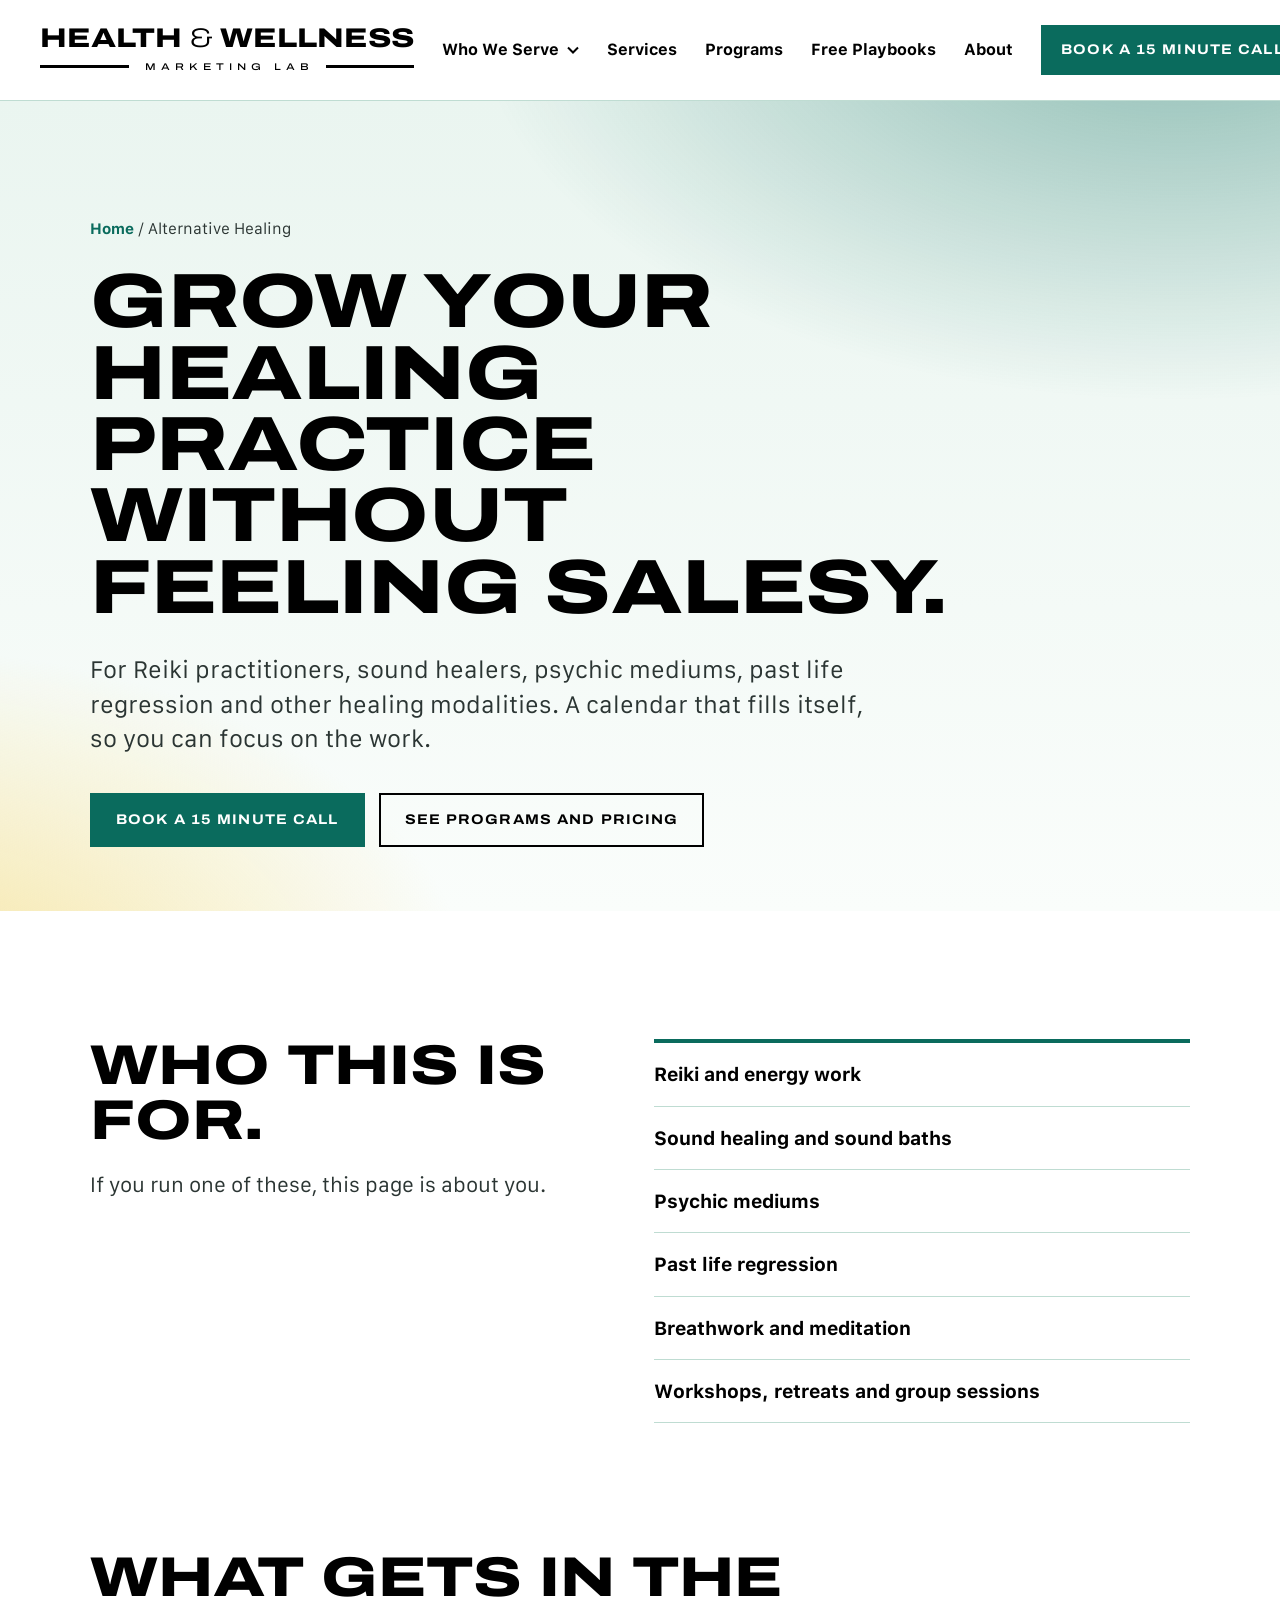
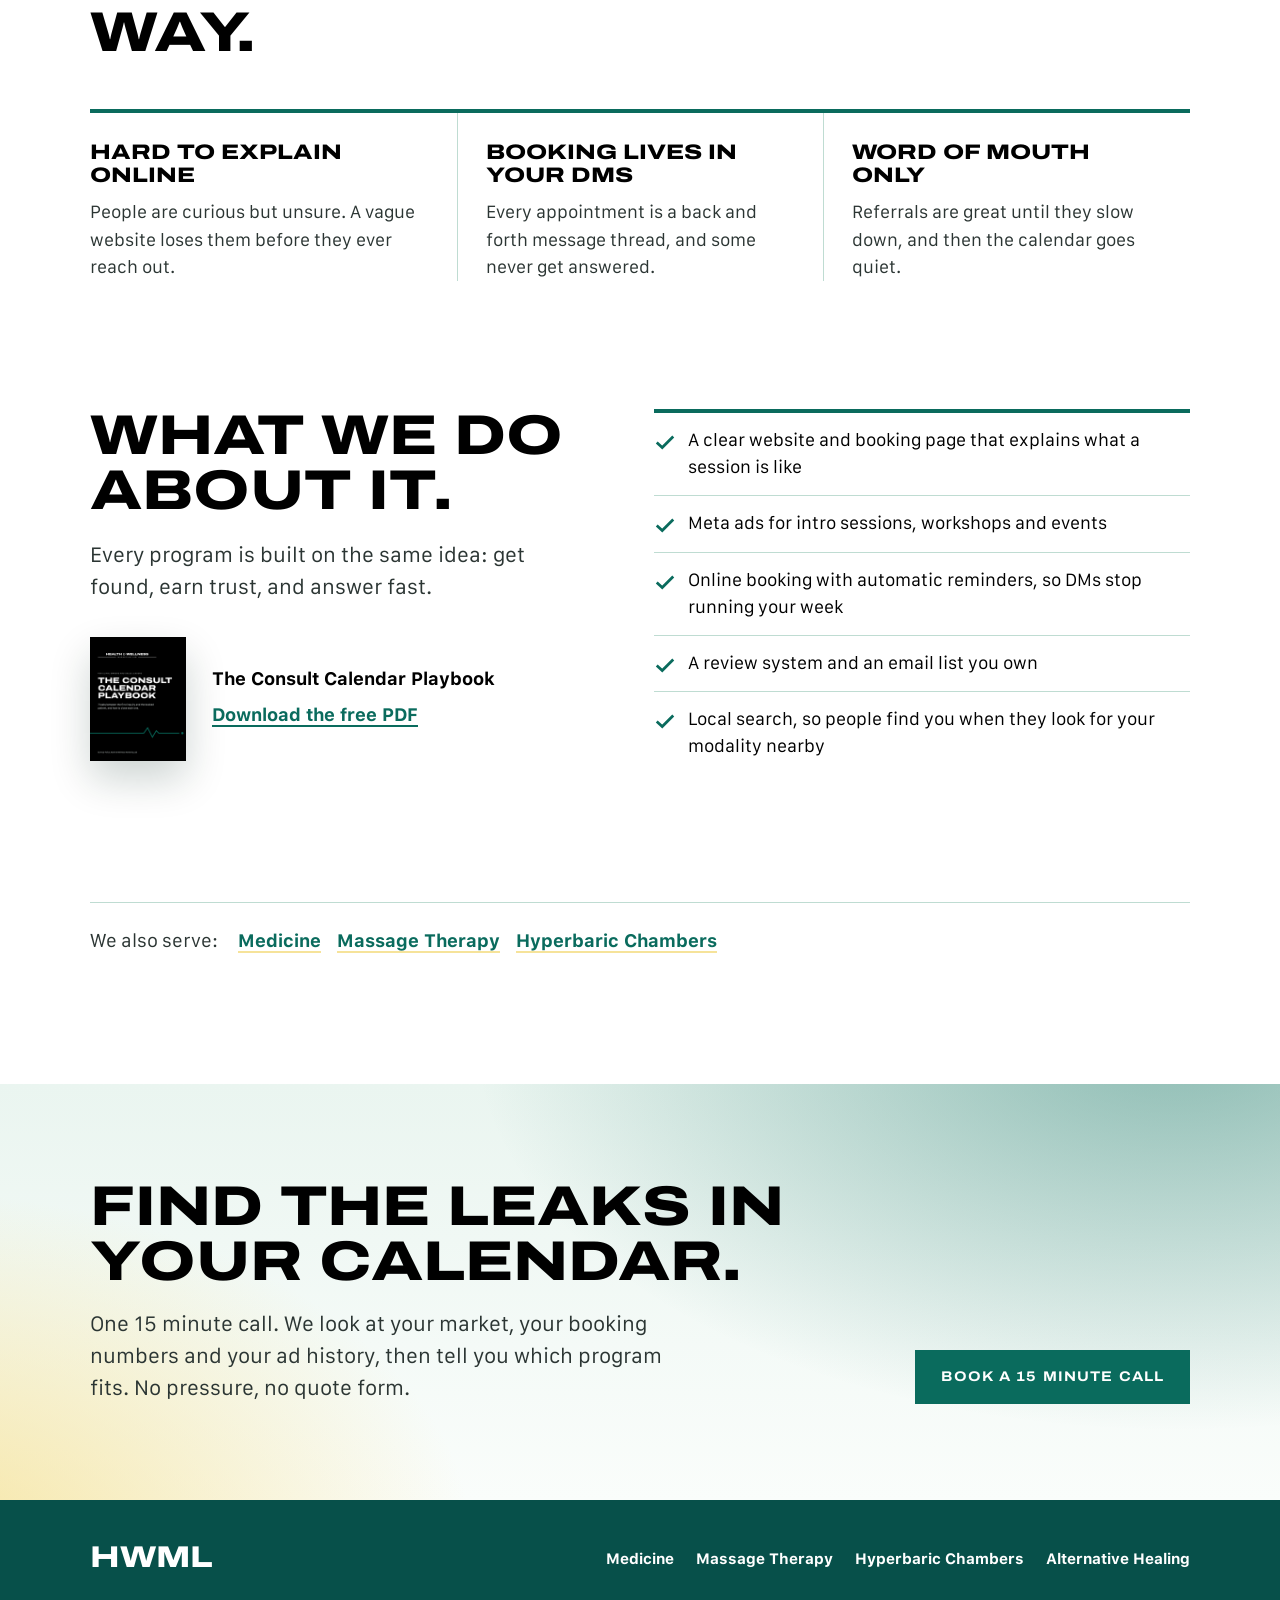
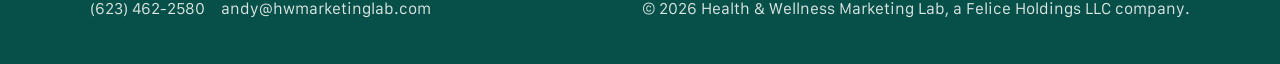
==== alternative-healing/index.html @ 0953520d "Who We Serve dropdown, 4 industry pages, bigger logo, yellow accent and color wash Co-Authored-By: C" ====
<!doctype html>
<html lang="en">
<head>
<meta charset="utf-8">
<meta name="viewport" content="width=device-width, initial-scale=1">
<title>Alternative Healing Marketing | Health &amp; Wellness Marketing Lab</title>
<meta name="description" content="For Reiki practitioners, sound healers, psychic mediums, past life regression and other healing modalities. A calendar that fills itself, so you can focus ">
<link rel="icon" type="image/png" href="../assets/favicon.png">
<link rel="apple-touch-icon" href="../assets/favicon.png">
<link rel="canonical" href="https://hwmarketinglab.com/alternative-healing/">
<meta property="og:type" content="website">
<meta property="og:url" content="https://hwmarketinglab.com/alternative-healing/">
<meta property="og:title" content="Alternative Healing Marketing | Health &amp; Wellness Marketing Lab">
<meta property="og:description" content="For Reiki practitioners, sound healers, psychic mediums, past life regression and other healing modalities. A calendar that fills itself, so you can focus ">
<meta property="og:image" content="https://hwmarketinglab.com/assets/og.png">
<meta name="twitter:card" content="summary_large_image">
<meta name="theme-color" content="#0A6B5D">
<link rel="stylesheet" href="../assets/hwml.css">
<link rel="stylesheet" href="../assets/site.css">
</head>
<body>
<a class="skip" href="#top">Skip to content</a>
<header class="site">
  <div class="wrap bar">
    <a class="brand" href="../" aria-label="Health and Wellness Marketing Lab, home">
      <div class="wm"><div class="top">HEALTH <span class="amp">&amp;</span> WELLNESS</div>
      <div class="bot"><i class="rule"></i><span>MARKETING LAB</span><i class="rule"></i></div></div></a>
    <nav class="main" aria-label="Main">
      <div class="dd">
        <button class="dd-btn" aria-expanded="false" aria-controls="serve-menu">Who We Serve
          <svg viewBox="0 0 12 8" aria-hidden="true"><path d="M1 1.5 6 6.5 11 1.5" fill="none" stroke="currentColor" stroke-width="2"/></svg></button>
        <ul class="dd-menu" id="serve-menu"><li><a href="../medicine/"><b>Medicine</b><span>Cash pay medical practices</span></a></li><li><a href="../massage-therapy/"><b>Massage Therapy</b><span>Studios and solo therapists</span></a></li><li><a href="../hyperbaric/"><b>Hyperbaric Chambers</b><span>Hyperbaric centers</span></a></li><li><a href="../alternative-healing/" aria-current=page><b>Alternative Healing</b><span>Reiki, sound healing and more</span></a></li></ul>
      </div>
      <a href="../#services">Services</a><a href="../#programs">Programs</a><a href="../#playbooks">Free Playbooks</a><a href="../#about">About</a>
    </nav>
    <a class="btn cta-top" href="https://calendar.gdmarketinglab.com/quick-schedule-15-min-discovery-call">Book a 15 Minute Call</a>
    <button class="burger" aria-expanded="false" aria-controls="mobile-menu" aria-label="Open menu"><i></i><i></i><i></i></button>
  </div>
  <div class="mobile" id="mobile-menu" hidden>
    <div class="wrap">
      <p class="mm-h">Who We Serve</p><ul class="mm-serve"><li><a href="../medicine/"><b>Medicine</b><span>Cash pay medical practices</span></a></li><li><a href="../massage-therapy/"><b>Massage Therapy</b><span>Studios and solo therapists</span></a></li><li><a href="../hyperbaric/"><b>Hyperbaric Chambers</b><span>Hyperbaric centers</span></a></li><li><a href="../alternative-healing/" aria-current=page><b>Alternative Healing</b><span>Reiki, sound healing and more</span></a></li></ul>
      <a href="../#services">Services</a><a href="../#programs">Programs</a><a href="../#playbooks">Free Playbooks</a><a href="../#about">About</a>
      <a class="btn" href="https://calendar.gdmarketinglab.com/quick-schedule-15-min-discovery-call">Book a 15 Minute Call</a>
    </div>
  </div>
</header><main id="top">
  <div class="hero wash ind">
    <div class="wrap">
      <p class="crumb"><a href="../">Home</a> <span aria-hidden="true">/</span> Alternative Healing</p>
      <h1>Grow your healing practice without feeling salesy.</h1>
      <p class="lede">For Reiki practitioners, sound healers, psychic mediums, past life regression and other healing modalities. A calendar that fills itself, so you can focus on the work.</p>
      <div class="hero-cta"><a class="btn" href="https://calendar.gdmarketinglab.com/quick-schedule-15-min-discovery-call">Book a 15 Minute Call</a><a class="btn ghost" href="../#programs">See Programs and Pricing</a></div>
    </div>
  </div>
  <section><div class="wrap two">
    <div><h2>Who this is for.</h2><p class="intro">If you run one of these, this page is about you.</p></div>
    <ul class="wholist"><li>Reiki and energy work</li><li>Sound healing and sound baths</li><li>Psychic mediums</li><li>Past life regression</li><li>Breathwork and meditation</li><li>Workshops, retreats and group sessions</li></ul>
  </div></section>
  <section><div class="wrap">
    <h2>What gets in the way.</h2>
    <div class="probs"><div><h3>Hard to explain online</h3><p>People are curious but unsure. A vague website loses them before they ever reach out.</p></div><div><h3>Booking lives in your DMs</h3><p>Every appointment is a back and forth message thread, and some never get answered.</p></div><div><h3>Word of mouth only</h3><p>Referrals are great until they slow down, and then the calendar goes quiet.</p></div></div>
  </div></section>
  <section><div class="wrap two">
    <div><h2>What we do about it.</h2><p class="intro">Every program is built on the same idea: get found, earn trust, and answer fast.</p>
      <a class="book mini" href="../assets/HWML-The-Consult-Calendar-Playbook.pdf"><img src="../assets/consult-cover.png" alt="Cover of The Consult Calendar Playbook">
        <div><h3>The Consult Calendar Playbook</h3><span>Download the free PDF</span></div></a></div>
    <ul class="checks"><li><svg viewBox="0 0 24 24" aria-hidden="true"><path d="M3 12.5 9 18 21 6" fill="none" stroke="#0A6B5D" stroke-width="3"/></svg><span>A clear website and booking page that explains what a session is like</span></li><li><svg viewBox="0 0 24 24" aria-hidden="true"><path d="M3 12.5 9 18 21 6" fill="none" stroke="#0A6B5D" stroke-width="3"/></svg><span>Meta ads for intro sessions, workshops and events</span></li><li><svg viewBox="0 0 24 24" aria-hidden="true"><path d="M3 12.5 9 18 21 6" fill="none" stroke="#0A6B5D" stroke-width="3"/></svg><span>Online booking with automatic reminders, so DMs stop running your week</span></li><li><svg viewBox="0 0 24 24" aria-hidden="true"><path d="M3 12.5 9 18 21 6" fill="none" stroke="#0A6B5D" stroke-width="3"/></svg><span>A review system and an email list you own</span></li><li><svg viewBox="0 0 24 24" aria-hidden="true"><path d="M3 12.5 9 18 21 6" fill="none" stroke="#0A6B5D" stroke-width="3"/></svg><span>Local search, so people find you when they look for your modality nearby</span></li></ul>
  </div></section>
  <section><div class="wrap"><p class="also">We also serve: <a href="../medicine/">Medicine</a><a href="../massage-therapy/">Massage Therapy</a><a href="../hyperbaric/">Hyperbaric Chambers</a></p></div></section>
</main>
<div class="final wash">
  <div class="wrap">
    <div><h2>Find the leaks in your calendar.</h2>
      <p>One 15 minute call. We look at your market, your booking numbers and your ad history, then tell you which program fits. No pressure, no quote form.</p></div>
    <a class="btn" href="https://calendar.gdmarketinglab.com/quick-schedule-15-min-discovery-call">Book a 15 Minute Call</a>
  </div>
</div>
<footer>
  <div class="wrap">
    <div class="d" style="font-size:30px">HWML</div>
    <nav class="fnav" aria-label="Who we serve"><a href="../medicine/">Medicine</a><a href="../massage-therapy/">Massage Therapy</a><a href="../hyperbaric/">Hyperbaric Chambers</a><a href="../alternative-healing/">Alternative Healing</a></nav>
    <div class="meta"><a href="tel:+16234622580">(623) 462-2580</a> &nbsp;&nbsp; <a href="mailto:andy@hwmarketinglab.com">andy@hwmarketinglab.com</a></div>
    <div class="meta">&copy; 2026 Health &amp; Wellness Marketing Lab, a Felice Holdings LLC company.</div>
  </div>
</footer>
<script>
  (function () {
    var dd = document.querySelector('.dd-btn'), menu = document.getElementById('serve-menu');
    function setDD(open) { dd.setAttribute('aria-expanded', open); menu.classList.toggle('open', open); }
    dd.addEventListener('click', function (e) { e.stopPropagation(); setDD(dd.getAttribute('aria-expanded') !== 'true'); });
    document.addEventListener('click', function (e) { if (!e.target.closest('.dd')) setDD(false); });
    document.addEventListener('keydown', function (e) { if (e.key === 'Escape') { setDD(false); dd.focus(); } });
    var b = document.querySelector('.burger'), m = document.getElementById('mobile-menu');
    b.addEventListener('click', function () {
      var open = b.getAttribute('aria-expanded') !== 'true';
      b.setAttribute('aria-expanded', open); b.setAttribute('aria-label', open ? 'Close menu' : 'Open menu'); m.hidden = !open;
    });
    m.addEventListener('click', function (e) { if (e.target.closest('a')) { m.hidden = true; b.setAttribute('aria-expanded', false); } });
  })();
</script>
</body>
</html>
---- assets/hwml.css ----
/* Health & Wellness Marketing Lab (HWML) Brand Foundation 1 tokens.
   Sister brand to GDML BF2: same architecture (5 colors, 2 fonts, stacked wordmark, one accent per view),
   different temperature. GDML = crimson on black, athletic. HWML = jade on white, clinical precision. */

@font-face { font-family: "Archivo"; src: url("fonts/Archivo.ttf") format("truetype");
  font-weight: 100 900; font-stretch: 62% 125%; font-display: block; }
@font-face { font-family: "Galvji"; src: url("fonts/Galvji-Regular.ttf") format("truetype");
  font-weight: 400; font-display: block; }
@font-face { font-family: "Galvji"; src: url("fonts/Galvji-Bold.ttf") format("truetype");
  font-weight: 700; font-display: block; }

:root {
  /* the five brand colors */
  --jade: #0A6B5D;      /* signature: the one accent per view */
  --black: #000000;
  --white: #FFFFFF;
  --mist: #DCE5E2;      /* cool light grey, GDML #DCDCDC with a jade tint */
  --sage: #93A39E;      /* mid grey, GDML #959595 with a jade tint */
  /* working shades (never shown as brand swatches) */
  --jade-deep: #07504A;
  --paper: #F5F8F7;
  --ink-2: #2B3533;
  --hair: #C9D4D0;

  --display: "Archivo", "Helvetica Neue", Arial, sans-serif;
  --body: "Galvji", "Helvetica Neue", Arial, sans-serif;
}

* { box-sizing: border-box; margin: 0; padding: 0; }
html { -webkit-print-color-adjust: exact; print-color-adjust: exact; }
body { font-family: var(--body); color: var(--black); background: var(--white); }

/* Display type: Archivo at full expanded width. Wide, calm, exact. */
.d { font-family: var(--display); font-stretch: 125%; font-weight: 800; text-transform: uppercase;
  letter-spacing: 0.005em; line-height: 0.92; }
.d-light { font-family: var(--display); font-stretch: 125%; font-weight: 500; text-transform: uppercase; }

/* ---------- Wordmark components (HTML so the real fonts render) ---------- */
.wm { display: inline-flex; flex-direction: column; align-items: stretch; color: currentColor; }
.wm .top { font-family: var(--display); font-stretch: 125%; font-weight: 800; text-transform: uppercase;
  line-height: 0.9; letter-spacing: 0.01em; white-space: nowrap; display: flex; align-items: center; gap: .28em; }
.wm .bot { display: flex; align-items: center; gap: .6em; margin-top: .32em; }
.wm .bot .rule { flex: 1; height: .085em; background: currentColor; }
.wm .bot span { font-family: var(--display); font-stretch: 125%; font-weight: 500; text-transform: uppercase;
  letter-spacing: .52em; margin-right: -.52em; font-size: .36em; white-space: nowrap; }
.wm.v2 .bot span { color: var(--jade); font-weight: 700; letter-spacing: .62em; }
.wm.v2 .bot { justify-content: center; }
.wm .amp { font-weight: 300; }
.wm svg.pulse { height: .78em; width: auto; }

.stack { display: inline-flex; flex-direction: column; font-family: var(--display); font-stretch: 125%;
  font-weight: 800; text-transform: uppercase; line-height: .9; }
.stack .sub { font-weight: 600; letter-spacing: .3em; font-size: .3em; margin-top: .55em; }
---- assets/site.css ----
:root { --w: 1180px; --g: clamp(16px, 4vw, 40px);
    --sun: #F6E39A; --sun-pale: #FDF6DA; --mint: #E3F1EB; --mint-2: #BFDCD2; }
  body { background: #fff; color: #000; font-size: 18px; line-height: 1.6; -webkit-font-smoothing: antialiased; }
  a { color: inherit; }
  .wrap { max-width: var(--w); margin: 0 auto; padding: 0 var(--g); }
  :focus-visible { outline: 3px solid var(--jade); outline-offset: 3px; }
  .skip { position: absolute; left: -999px; top: 8px; background: #000; color: #fff; padding: 10px 14px; z-index: 50; }
  .skip:focus { left: 8px; }

  /* the soft color wash: jade from the top right, sun from the bottom left */
  .wash { background:
      radial-gradient(1100px 620px at 92% -12%, rgba(10,107,93,.42), rgba(10,107,93,0) 64%),
      radial-gradient(900px 560px at -8% 112%, rgba(246,227,154,.95), rgba(246,227,154,0) 64%),
      linear-gradient(180deg, #EAF5F0 0%, #FAFDFB 100%); }

  /* buttons: the display face, not the body face */
  .btn { display: inline-flex; align-items: center; justify-content: center; gap: 10px; background: var(--jade); color: #fff;
    text-decoration: none; padding: 16px 26px; font-family: var(--display); font-stretch: 112%; font-weight: 700;
    font-size: 14px; letter-spacing: .08em; text-transform: uppercase; border: 0; cursor: pointer; transition: background .15s; }
  .btn:hover { background: var(--jade-deep); }
  .btn.ghost { background: transparent; color: #000; box-shadow: inset 0 0 0 2px #000; }
  .btn.ghost:hover { background: #000; color: #fff; }

  /* header */
  header.site { position: sticky; top: 0; z-index: 20; background: rgba(255,255,255,.94); backdrop-filter: blur(10px); border-bottom: 1px solid var(--mint-2); }
  .bar { display: flex; align-items: center; justify-content: space-between; height: 100px; gap: 28px; max-width: 1340px; }
  .brand { text-decoration: none; flex: none; }
  .brand .wm { font-size: 27px; }
  nav.main { display: flex; align-items: center; gap: 28px; font-size: 16px; font-weight: 700; white-space: nowrap; }
  .cta-top { white-space: nowrap; flex: none; padding: 14px 20px; }
  nav.main > a { text-decoration: none; }
  nav.main > a:hover, .dd-btn:hover { color: var(--jade); }
  .dd { position: relative; }
  .dd-btn { background: none; border: 0; font: inherit; font-weight: 700; cursor: pointer; display: inline-flex; align-items: center; gap: 8px; padding: 8px 0; color: #000; }
  .dd-btn svg { width: 12px; transition: transform .15s; }
  .dd-btn[aria-expanded="true"] svg { transform: rotate(180deg); }
  .dd-menu { list-style: none; position: absolute; top: calc(100% + 18px); left: -24px; width: 340px; background: #fff;
    border: 1px solid var(--mint-2); border-top: 4px solid var(--jade); box-shadow: 0 24px 50px rgba(0,40,30,.14); padding: 8px 0; display: none; }
  .dd-menu.open { display: block; }
  .dd-menu a, .mm-serve a { display: block; padding: 12px 24px; text-decoration: none; }
  .dd-menu a:hover, .dd-menu a[aria-current] { background: var(--mint); }
  .dd-menu b, .mm-serve b { display: block; font-size: 16px; }
  .dd-menu span, .mm-serve span { display: block; font-size: 14px; font-weight: 400; color: var(--ink-2); }
  .burger { display: none; background: none; border: 0; width: 44px; height: 44px; cursor: pointer; padding: 10px; }
  .burger i { display: block; width: 24px; height: 3px; background: #000; margin: 5px 0; transition: transform .2s, opacity .2s; }
  .burger[aria-expanded="true"] i:nth-child(1) { transform: translateY(8px) rotate(45deg); }
  .burger[aria-expanded="true"] i:nth-child(2) { opacity: 0; }
  .burger[aria-expanded="true"] i:nth-child(3) { transform: translateY(-8px) rotate(-45deg); }
  .mobile { border-top: 1px solid var(--mint-2); background: #fff; padding: 12px 0 28px; max-height: calc(100vh - 80px); overflow-y: auto; }
  .mobile .wrap > a:not(.btn) { display: block; padding: 14px 0; border-bottom: 1px solid var(--mint); font-weight: 700; text-decoration: none; }
  .mobile .btn { margin-top: 20px; width: 100%; }
  .mm-h { font-size: 13px; font-weight: 700; color: var(--jade); margin: 8px 0 4px; }
  .mm-serve { list-style: none; border-left: 4px solid var(--jade); margin-bottom: 10px; }
  .mm-serve a { padding: 10px 16px; }

  /* hero: the pulse is the signature moment */
  .hero { padding: clamp(56px, 9vw, 120px) 0 clamp(40px, 5vw, 64px); }
  .hero h1 { font-family: var(--display); font-stretch: 125%; font-weight: 800; text-transform: uppercase;
    font-size: clamp(40px, 7vw, 98px); line-height: .93; letter-spacing: -.005em; max-width: 14ch; }
  .hero p.lede { font-size: clamp(19px, 2vw, 23px); line-height: 1.5; max-width: 34em; margin-top: 30px; color: var(--ink-2); }
  .beat { position: relative; margin-top: clamp(40px, 6vw, 72px); height: clamp(90px, 13vw, 170px); }
  .beat svg { position: absolute; inset: 0; width: 100%; height: 100%; overflow: visible; }
  .beat path { fill: none; stroke: var(--jade); stroke-width: 5; stroke-linejoin: miter;
    stroke-dasharray: 1; stroke-dashoffset: 1; animation: draw 1.6s cubic-bezier(.6,.05,.3,1) .2s forwards; }
  .beat .end { position: absolute; right: 0; top: 50%; transform: translate(0, -50%); opacity: 0; animation: land .45s ease-out 1.65s forwards; }
  @keyframes draw { to { stroke-dashoffset: 0; } }
  @keyframes land { from { opacity: 0; transform: translate(-14px, -50%); } to { opacity: 1; transform: translate(0, -50%); } }
  @media (prefers-reduced-motion: reduce) { .beat path { animation: none; stroke-dashoffset: 0; } .beat .end { animation: none; opacity: 1; } }

  section { padding: clamp(72px, 10vw, 128px) 0 0; }
  h2 { font-family: var(--display); font-stretch: 125%; font-weight: 800; text-transform: uppercase;
    font-size: clamp(30px, 4.4vw, 56px); line-height: .98; max-width: 16ch; }
  .intro { font-size: 20px; color: var(--ink-2); max-width: 36em; margin-top: 20px; }

  /* who we serve: four links, hairlines */
  .serve { display: grid; grid-template-columns: repeat(4, 1fr); margin-top: 48px; border-top: 4px solid var(--jade); }
  .sv { padding: 28px 26px 30px 0; text-decoration: none; display: flex; flex-direction: column; }
  .sv + .sv { border-left: 1px solid var(--mint-2); padding-left: 26px; }
  .sv h3 { font-family: var(--display); font-stretch: 125%; font-weight: 800; text-transform: uppercase; font-size: 21px; line-height: 1.08; }
  .sv p { font-size: 16px; color: var(--ink-2); margin: 12px 0 18px; flex: 1; }
  .sv span { font-weight: 700; color: var(--jade); align-self: flex-start; border-bottom: 2px solid var(--sun); }
  .sv:hover h3 { color: var(--jade); }
  .sv:hover span { border-color: var(--jade); }

  /* three service groups, hairlines not cards */
  .groups { display: grid; grid-template-columns: repeat(3, 1fr); margin-top: 52px; border-top: 4px solid var(--jade); }
  .groups > div { padding: 30px 30px 10px 0; }
  .groups > div + div { border-left: 1px solid var(--mint-2); padding-left: 30px; }
  .groups h3 { font-family: var(--display); font-stretch: 125%; font-weight: 800; text-transform: uppercase; font-size: 24px; line-height: 1.05; }
  .groups p { font-size: 16px; color: var(--ink-2); margin: 10px 0 18px; }
  .groups ul { list-style: none; }
  .groups li { padding: 11px 0; border-top: 1px solid var(--mint); font-size: 17px; font-weight: 700; }

  /* policy band */
  .policy { display: grid; grid-template-columns: 1.1fr 1fr; gap: clamp(32px, 6vw, 90px); align-items: start; }
  .quote { background: var(--mint); border-left: 6px solid var(--jade); padding: 30px 32px; }
  .quote q { display: block; font-size: 21px; line-height: 1.5; quotes: none; }
  .quote small { display: block; margin-top: 14px; font-size: 14px; color: #3d4d48; }
  .checks { list-style: none; margin-top: 26px; }
  .checks li { display: grid; grid-template-columns: 34px 1fr; padding: 14px 0; border-top: 1px solid var(--mint-2); font-size: 17px; }
  .checks li svg { width: 22px; margin-top: 4px; }

  /* steps: a real sequence, so numbers earn their place */
  .steps { display: grid; grid-template-columns: repeat(4, 1fr); gap: 0; margin-top: 52px; }
  .steps div { padding: 0 26px 0 0; position: relative; }
  .steps .n { font-family: var(--display); font-stretch: 125%; font-weight: 800; font-size: 64px; color: var(--mint-2); line-height: 1; }
  .steps h3 { font-size: 20px; margin: 14px 0 8px; }
  .steps p { font-size: 16px; color: var(--ink-2); }

  /* programs: fixed columns so every row lines up */
  .progs { margin-top: 48px; border-top: 4px solid var(--jade); }
  .prog { display: grid; grid-template-columns: 112px minmax(180px, 1fr) minmax(0, 2fr) 190px; column-gap: 28px; align-items: center;
    padding: 26px 18px; border-bottom: 1px solid var(--mint-2); }
  .prog .mk { width: 112px; height: 64px; display: flex; align-items: center; justify-content: center; }
  .prog .mk .ini { font-family: var(--display); font-stretch: 125%; font-weight: 800; font-size: 24px; letter-spacing: -.01em; }
  .prog .mk .m-cell { width: 56px; display: block; } .prog .mk .m-pulse { width: 96px; display: block; }
  .prog .mk img { width: 64px; height: 64px; }
  .prog h3 { font-family: var(--display); font-stretch: 125%; font-weight: 800; text-transform: uppercase; font-size: 22px; line-height: 1.05; }
  .prog .tag { display: inline-block; font-size: 13px; font-weight: 700; color: var(--jade); margin-top: 8px; }
  .prog p { font-size: 16px; color: var(--ink-2); }
  .prog .pr { text-align: right; font-family: var(--display); font-stretch: 125%; font-weight: 800; font-size: 30px; white-space: nowrap; }
  .prog .pr small { display: block; font-family: var(--body); font-size: 13px; font-weight: 700; color: #55625e; }
  .prog.feat { background: var(--mint); box-shadow: inset 6px 0 0 var(--jade); }
  .prog.feat .tag { background: var(--sun); color: #000; padding: 3px 10px; }
  .more { margin-top: 26px; display: flex; gap: 14px; flex-wrap: wrap; }

  /* playbooks */
  .books { display: grid; grid-template-columns: repeat(2, 1fr); gap: clamp(24px, 4vw, 56px); margin-top: 48px; }
  .book { display: grid; grid-template-columns: 170px 1fr; gap: 26px; align-items: start; text-decoration: none; }
  .book img { width: 170px; box-shadow: 0 18px 40px rgba(0,40,30,.2); transition: transform .2s; }
  .book:hover img { transform: translateY(-4px); }
  .book h3 { font-size: 22px; line-height: 1.25; }
  .book p { font-size: 16px; color: var(--ink-2); margin: 10px 0 14px; }
  .book span { font-weight: 700; color: var(--jade); border-bottom: 2px solid var(--jade); }
  .book.mini { grid-template-columns: 96px 1fr; margin-top: 34px; align-items: center; }
  .book.mini img { width: 96px; }
  .book.mini h3 { font-size: 18px; margin-bottom: 10px; }

  /* about */
  .about { display: grid; grid-template-columns: 1fr 1.15fr; gap: clamp(32px, 6vw, 90px); align-items: center; }
  .about figure img { width: 100%; aspect-ratio: 4 / 5; object-fit: cover; object-position: 50% 25%; display: block; }
  .about figcaption { font-size: 14px; color: #55625e; margin-top: 10px; }
  .about p { font-size: 18.5px; color: var(--ink-2); margin-top: 18px; }

  /* industry pages */
  .crumb { font-size: 15px; color: var(--ink-2); margin-bottom: 26px; }
  .crumb a { color: var(--jade); font-weight: 700; text-decoration: none; }
  .hero.ind h1 { font-size: clamp(38px, 6vw, 84px); max-width: 15ch; }
  .hero-cta { display: flex; gap: 14px; flex-wrap: wrap; margin-top: 36px; }
  .two { display: grid; grid-template-columns: 1fr 1.1fr; gap: clamp(32px, 6vw, 90px); align-items: start; }
  .wholist { list-style: none; border-top: 4px solid var(--jade); }
  .wholist li { padding: 16px 0; border-bottom: 1px solid var(--mint-2); font-size: 19px; font-weight: 700; }
  .probs { display: grid; grid-template-columns: repeat(3, 1fr); margin-top: 48px; border-top: 4px solid var(--jade); }
  .probs > div { padding: 28px 28px 0 0; }
  .probs > div + div { border-left: 1px solid var(--mint-2); padding-left: 28px; }
  .probs h3 { font-family: var(--display); font-stretch: 125%; font-weight: 800; text-transform: uppercase; font-size: 21px; line-height: 1.1; }
  .probs p { font-size: 17px; color: var(--ink-2); margin-top: 12px; }
  .two .checks { margin-top: 0; border-top: 4px solid var(--jade); }
  .two .checks li:first-child { border-top: 0; }
  .also { font-size: 18px; color: var(--ink-2); border-top: 1px solid var(--mint-2); padding-top: 24px; }
  .also a { font-weight: 700; color: var(--jade); margin-left: 16px; text-decoration: none; border-bottom: 2px solid var(--sun); }

  /* close */
  .final { margin-top: clamp(72px, 10vw, 128px); padding: clamp(56px, 8vw, 96px) 0; }
  .final .wrap { display: flex; justify-content: space-between; align-items: end; gap: 40px; flex-wrap: wrap; }
  .final p { font-size: 20px; max-width: 30em; margin-top: 18px; color: var(--ink-2); }
  footer { background: var(--jade-deep); color: #fff; padding: 44px 0; font-size: 15px; }
  footer .wrap { display: flex; justify-content: space-between; align-items: center; gap: 24px 36px; flex-wrap: wrap; }
  footer .meta { color: var(--mist); }
  footer a { text-decoration: none; }
  .fnav { display: flex; gap: 22px; flex-wrap: wrap; font-weight: 700; }
  .fnav a:hover { color: var(--sun); }

  @media (max-width: 1260px) {
    nav.main { gap: 22px; font-size: 15px; }
    .cta-top { display: none; }
  }
  @media (max-width: 900px) {
    nav.main, .cta-top { display: none; }
    .burger { display: block; }
    .bar { height: 80px; }
    .brand .wm { font-size: 21px; }
    .hero h1 { font-size: 10.2vw; }
    .hero.ind h1 { font-size: 10vw; }
    .beat .end { padding: 12px 16px; font-size: 12px; }
    .beat svg { width: calc(100% - 170px); }
    .groups, .steps, .books, .policy, .about, .serve, .probs, .two { grid-template-columns: 1fr; }
    .groups > div + div, .sv + .sv, .probs > div + div { border-left: 0; padding-left: 0; }
    .groups > div, .sv, .probs > div { padding-right: 0; }
    .sv + .sv, .probs > div + div { border-top: 1px solid var(--mint-2); }
    .probs > div { padding-bottom: 24px; }
    .steps div { padding: 0 0 30px; }
    .prog { grid-template-columns: 72px 1fr; gap: 12px 18px; padding: 22px 12px; }
    .prog .mk { width: 72px; }
    .prog .mk .ini { font-size: 16px; } .prog .mk .m-pulse { width: 68px; } .prog .mk .m-cell { width: 44px; } .prog .mk img { width: 48px; height: 48px; }
    .prog p { grid-column: 1 / -1; }
    .prog .pr { grid-column: 1 / -1; text-align: left; }
    .book { grid-template-columns: 120px 1fr; }
    .book img { width: 120px; }
    .also a { display: inline-block; margin: 8px 16px 0 0; }
  }
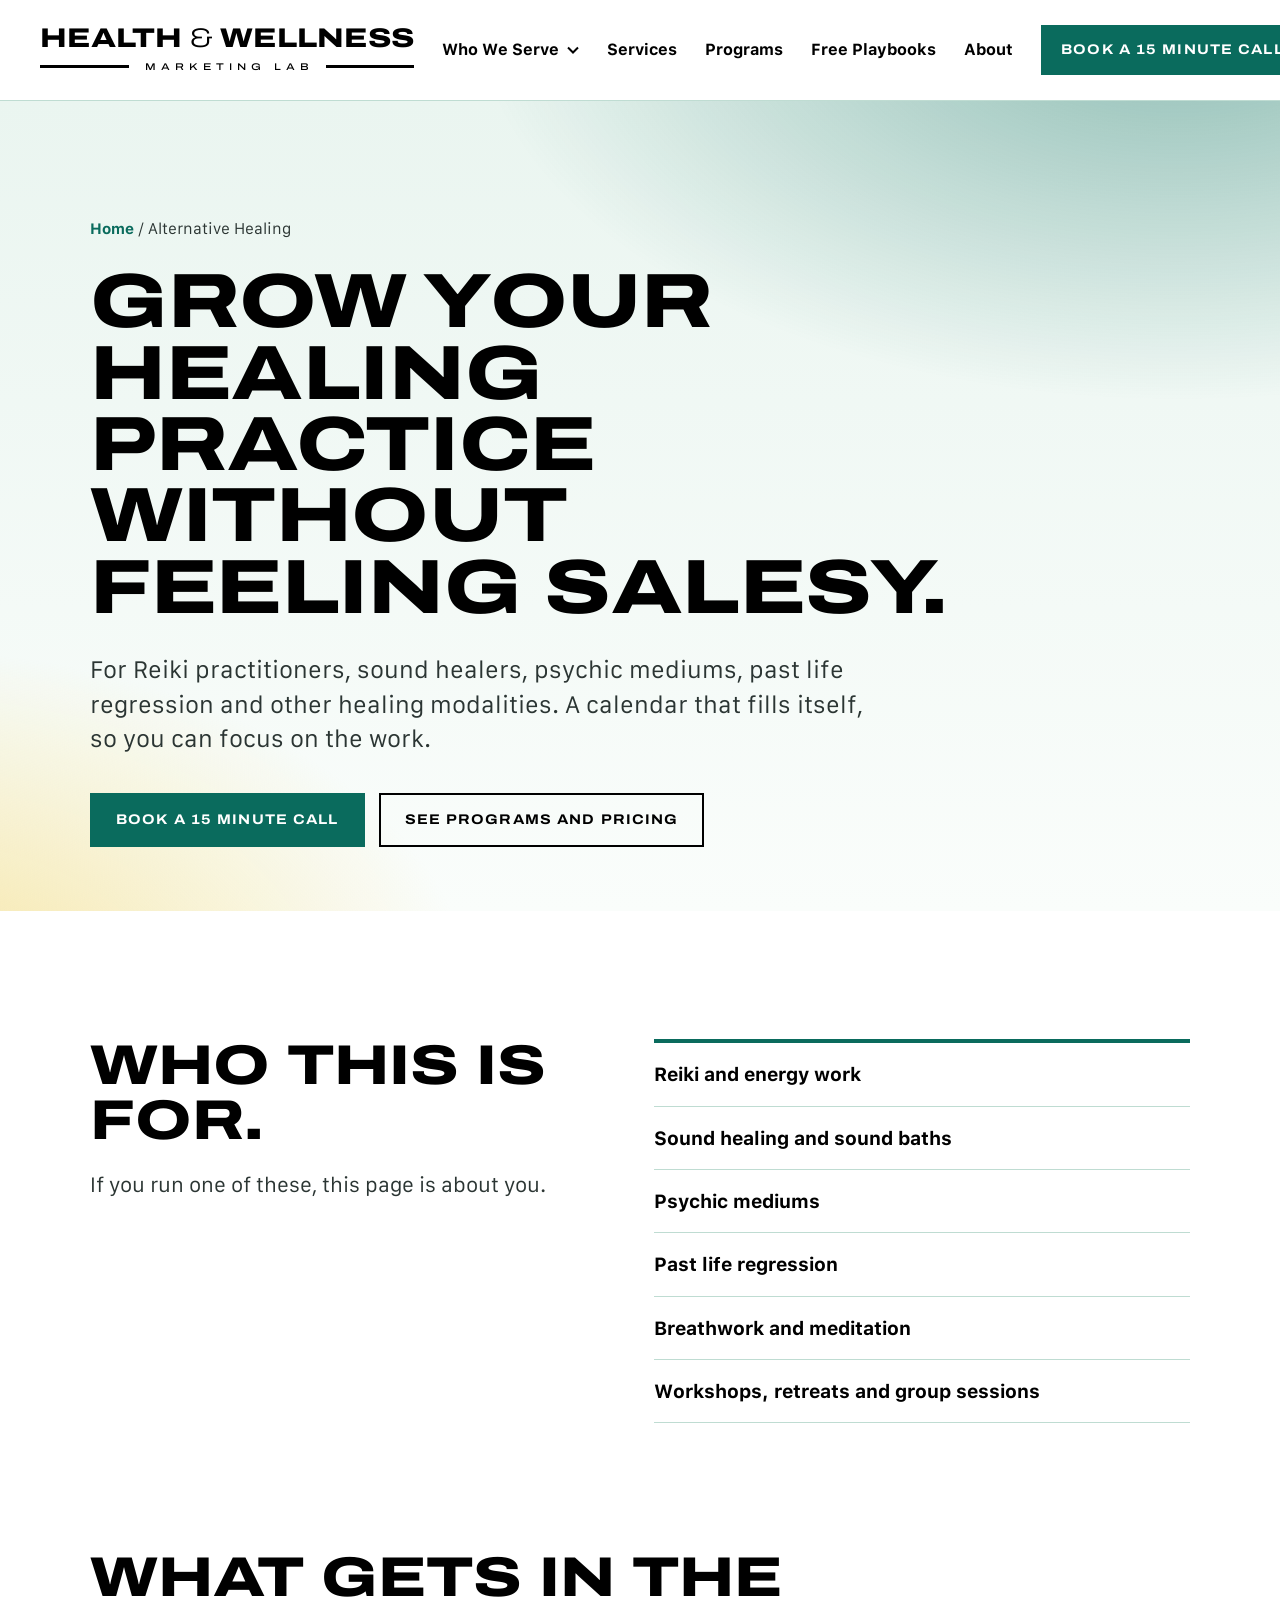
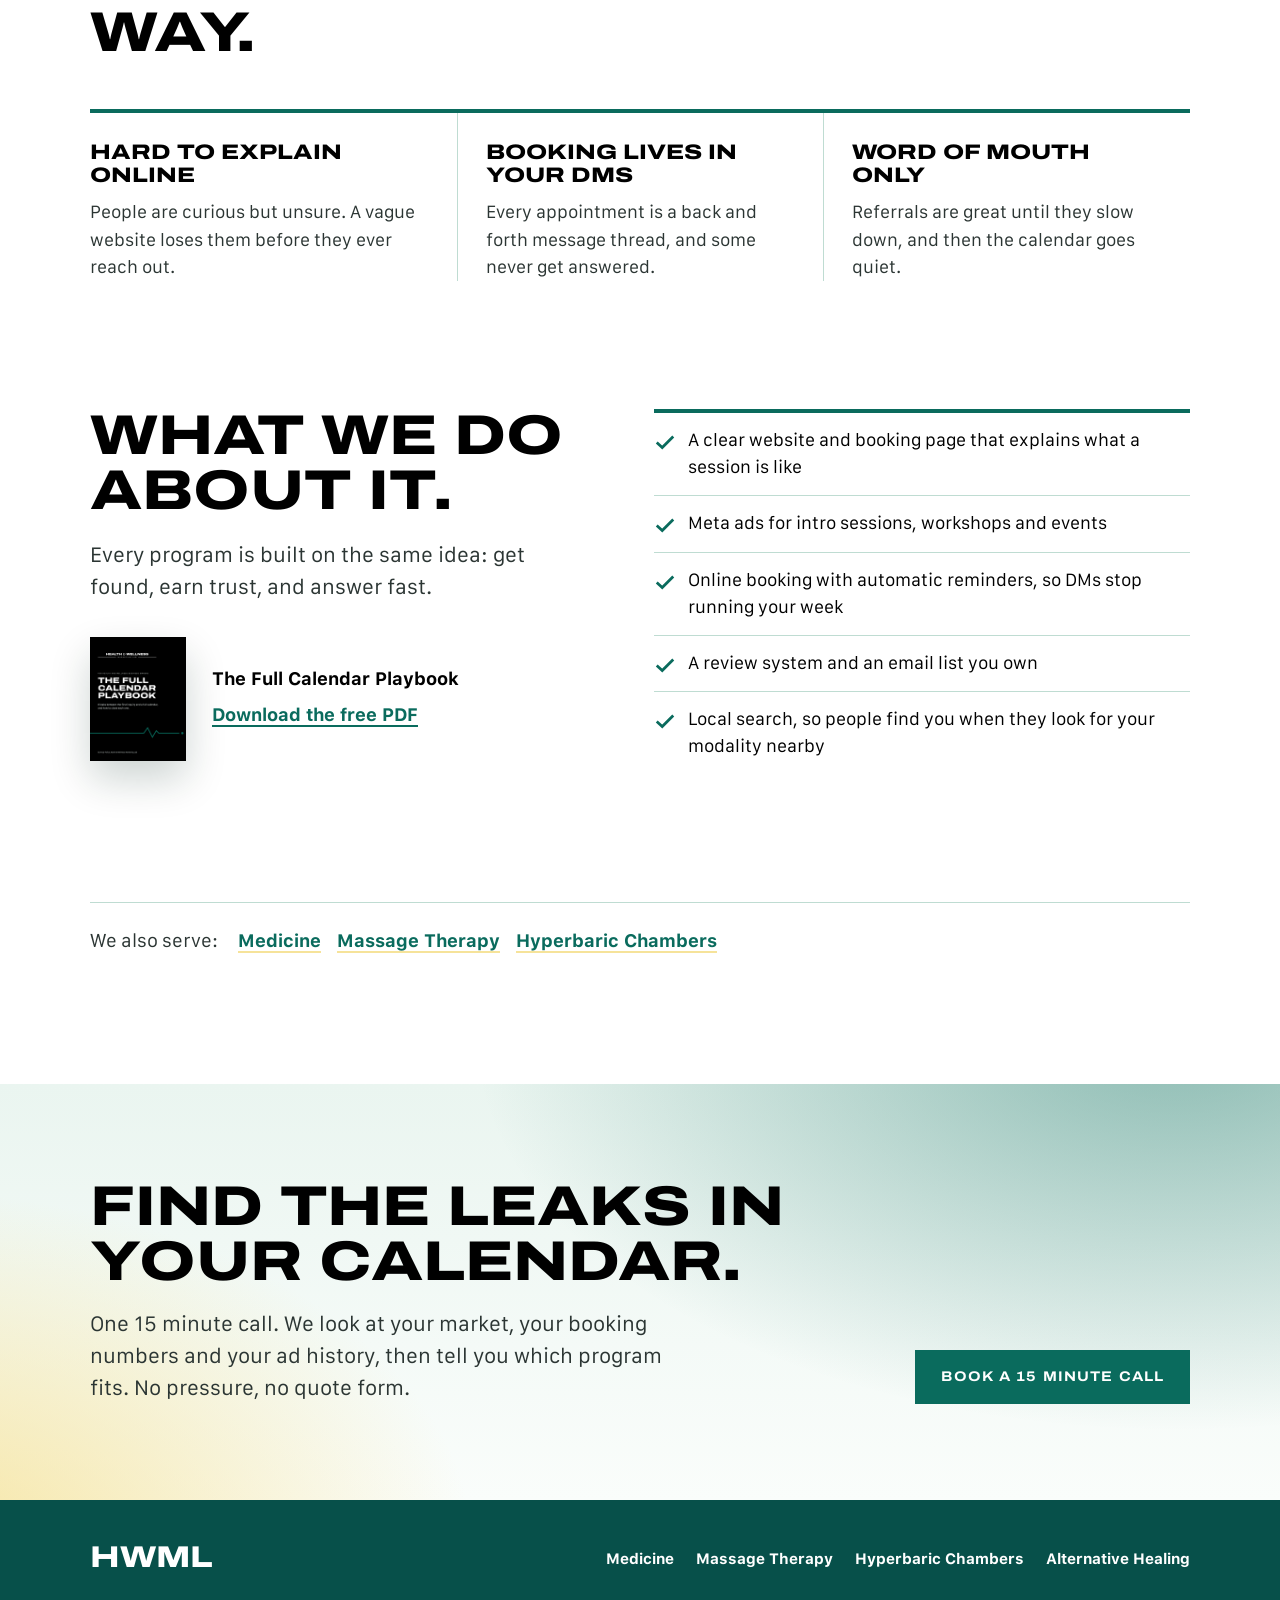
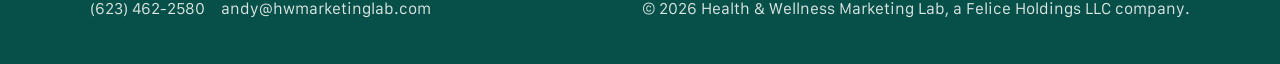
==== commit 1cc559bb: "Ebooks rewritten for all of health and wellness: The Full Calendar Playbook replaces The Consult Cal" ====
--- a/alternative-healing/index.html
+++ b/alternative-healing/index.html
@@ -62,8 +62,8 @@
   </div></section>
   <section><div class="wrap two">
     <div><h2>What we do about it.</h2><p class="intro">Every program is built on the same idea: get found, earn trust, and answer fast.</p>
-      <a class="book mini" href="../assets/HWML-The-Consult-Calendar-Playbook.pdf"><img src="../assets/consult-cover.png" alt="Cover of The Consult Calendar Playbook">
-        <div><h3>The Consult Calendar Playbook</h3><span>Download the free PDF</span></div></a></div>
+      <a class="book mini" href="../assets/HWML-The-Full-Calendar-Playbook.pdf"><img src="../assets/calendar-cover.png" alt="Cover of The Full Calendar Playbook">
+        <div><h3>The Full Calendar Playbook</h3><span>Download the free PDF</span></div></a></div>
     <ul class="checks"><li><svg viewBox="0 0 24 24" aria-hidden="true"><path d="M3 12.5 9 18 21 6" fill="none" stroke="#0A6B5D" stroke-width="3"/></svg><span>A clear website and booking page that explains what a session is like</span></li><li><svg viewBox="0 0 24 24" aria-hidden="true"><path d="M3 12.5 9 18 21 6" fill="none" stroke="#0A6B5D" stroke-width="3"/></svg><span>Meta ads for intro sessions, workshops and events</span></li><li><svg viewBox="0 0 24 24" aria-hidden="true"><path d="M3 12.5 9 18 21 6" fill="none" stroke="#0A6B5D" stroke-width="3"/></svg><span>Online booking with automatic reminders, so DMs stop running your week</span></li><li><svg viewBox="0 0 24 24" aria-hidden="true"><path d="M3 12.5 9 18 21 6" fill="none" stroke="#0A6B5D" stroke-width="3"/></svg><span>A review system and an email list you own</span></li><li><svg viewBox="0 0 24 24" aria-hidden="true"><path d="M3 12.5 9 18 21 6" fill="none" stroke="#0A6B5D" stroke-width="3"/></svg><span>Local search, so people find you when they look for your modality nearby</span></li></ul>
   </div></section>
   <section><div class="wrap"><p class="also">We also serve: <a href="../medicine/">Medicine</a><a href="../massage-therapy/">Massage Therapy</a><a href="../hyperbaric/">Hyperbaric Chambers</a></p></div></section>
--- a/assets/hwml.css
+++ b/assets/hwml.css
@@ -10,12 +10,13 @@
   font-weight: 700; font-display: block; }
 
 :root {
-  /* the five brand colors */
+  /* the six brand colors */
   --jade: #0A6B5D;      /* signature: the one accent per view */
   --black: #000000;
   --white: #FFFFFF;
   --mist: #DCE5E2;      /* cool light grey, GDML #DCDCDC with a jade tint */
   --sage: #93A39E;      /* mid grey, GDML #959595 with a jade tint */
+  --sun: #F6E39A;       /* soft yellow accent, added 11/8/26 from site feedback: highlights and the color wash */
   /* working shades (never shown as brand swatches) */
   --jade-deep: #07504A;
   --paper: #F5F8F7;
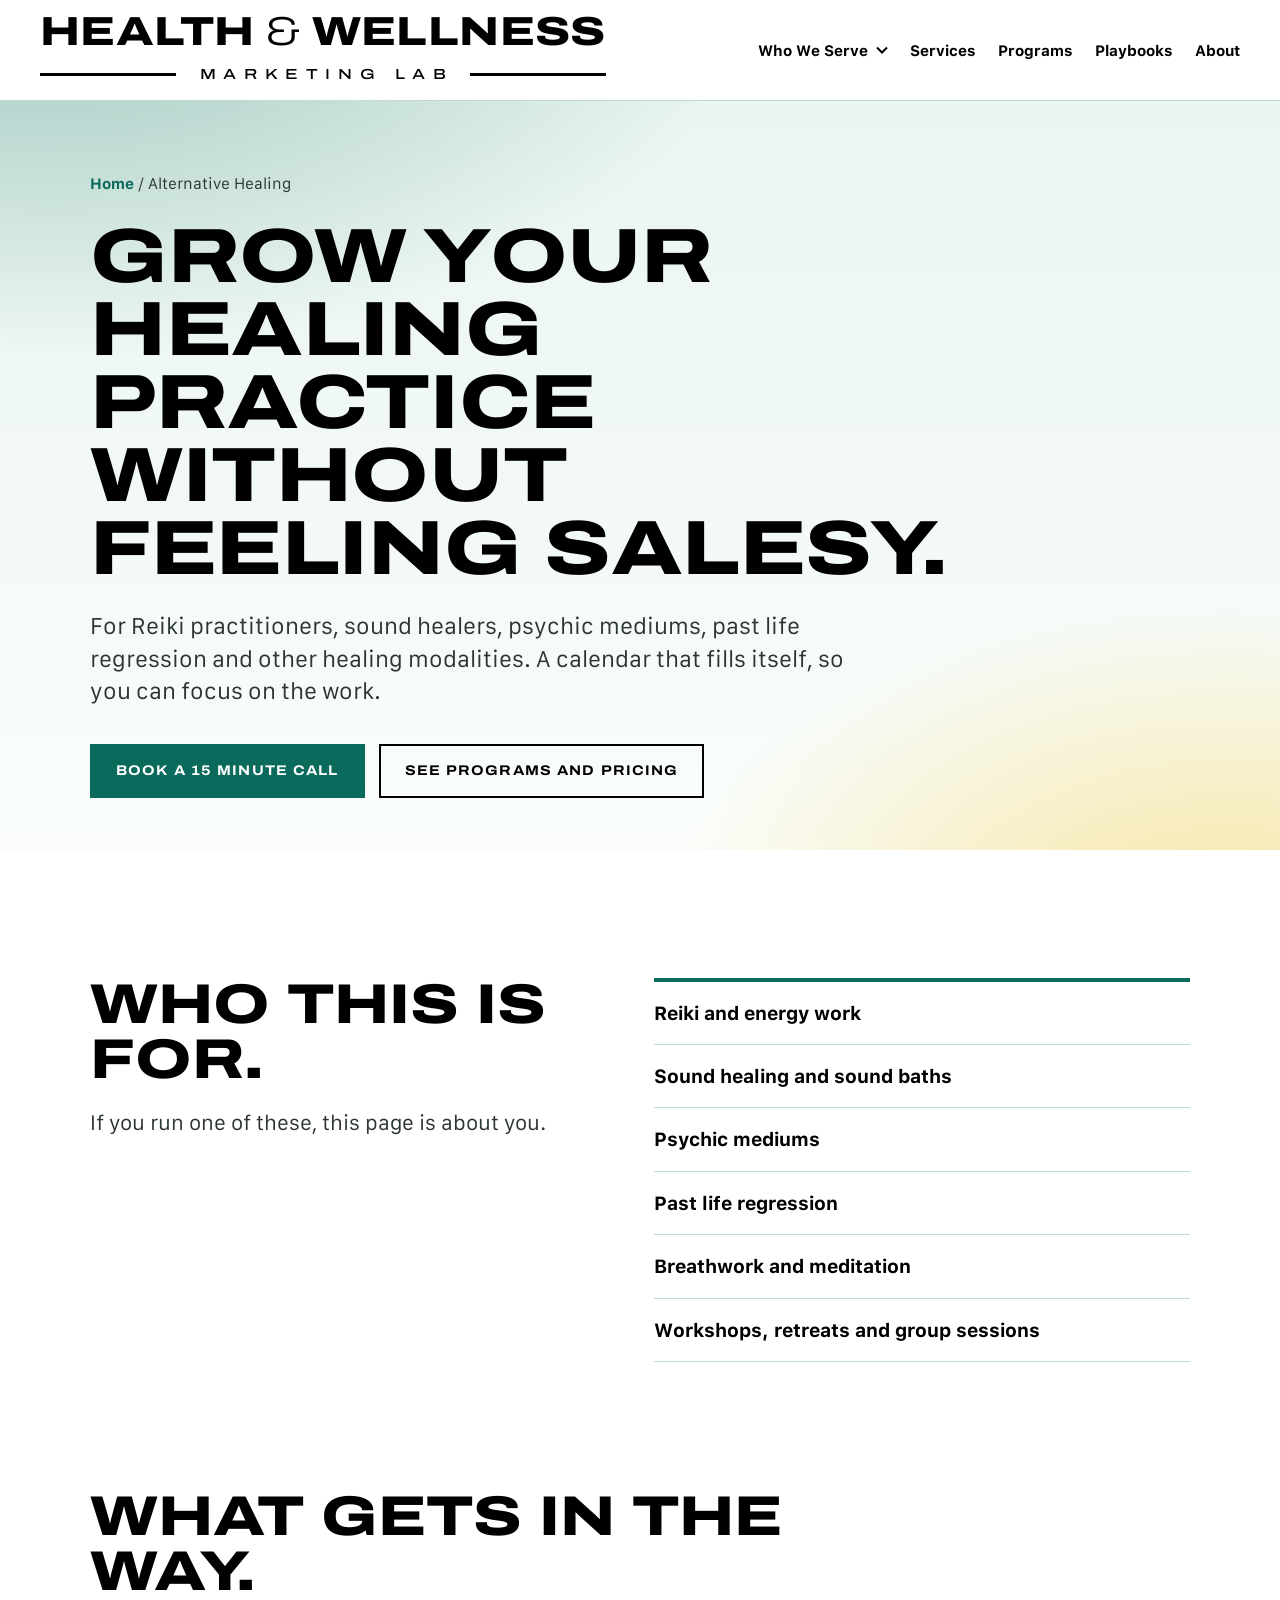
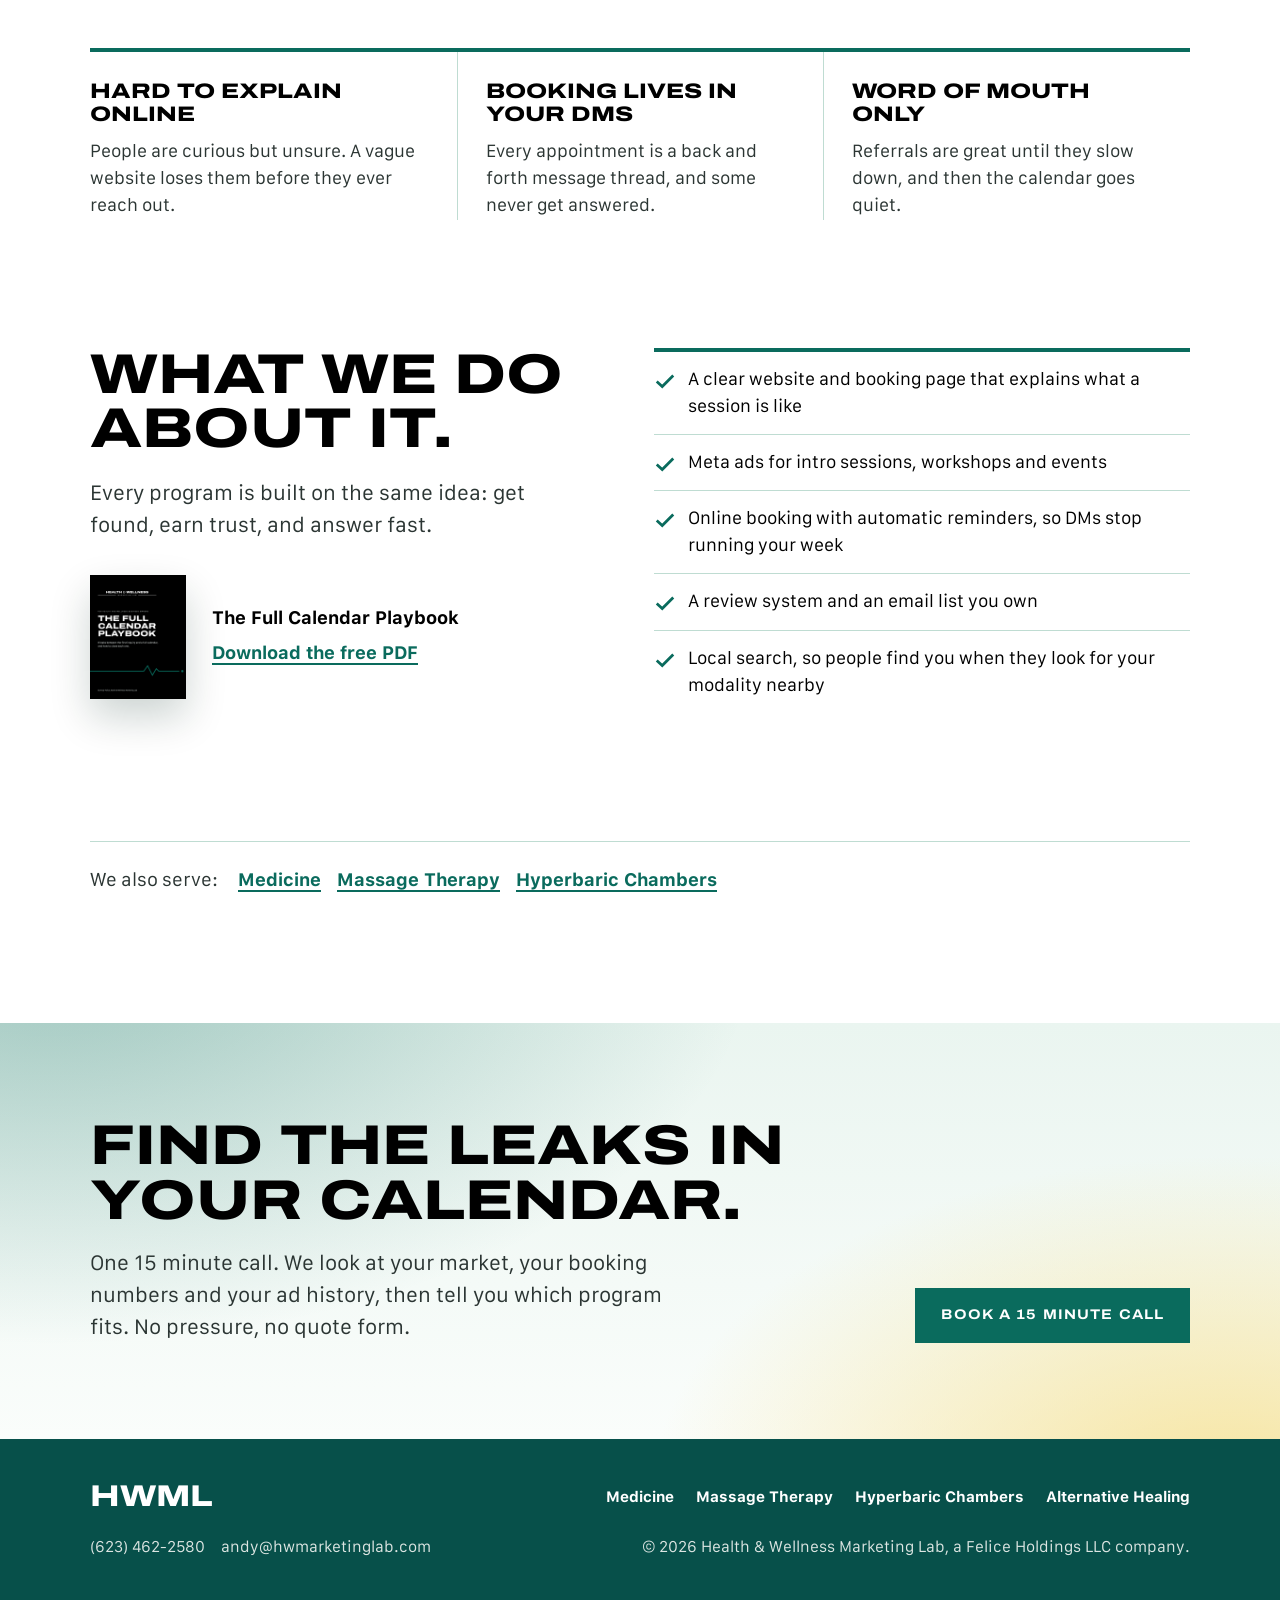
==== commit a766a558: "Design critique fixes: Book button above the fold, header Book button back, colored bands, proof str" ====
--- a/alternative-healing/index.html
+++ b/alternative-healing/index.html
@@ -31,9 +31,9 @@
           <svg viewBox="0 0 12 8" aria-hidden="true"><path d="M1 1.5 6 6.5 11 1.5" fill="none" stroke="currentColor" stroke-width="2"/></svg></button>
         <ul class="dd-menu" id="serve-menu"><li><a href="../medicine/"><b>Medicine</b><span>Cash pay medical practices</span></a></li><li><a href="../massage-therapy/"><b>Massage Therapy</b><span>Studios and solo therapists</span></a></li><li><a href="../hyperbaric/"><b>Hyperbaric Chambers</b><span>Hyperbaric centers</span></a></li><li><a href="../alternative-healing/" aria-current=page><b>Alternative Healing</b><span>Reiki, sound healing and more</span></a></li></ul>
       </div>
-      <a href="../#services">Services</a><a href="../#programs">Programs</a><a href="../#playbooks">Free Playbooks</a><a href="../#about">About</a>
+      <a href="../#services">Services</a><a href="../#programs">Programs</a><a href="../#playbooks">Playbooks</a><a href="../#about">About</a>
     </nav>
-    <a class="btn cta-top" href="https://calendar.gdmarketinglab.com/quick-schedule-15-min-discovery-call">Book a 15 Minute Call</a>
+    <a class="btn cta-top" href="https://calendar.gdmarketinglab.com/quick-schedule-15-min-discovery-call">Book a Call</a>
     <button class="burger" aria-expanded="false" aria-controls="mobile-menu" aria-label="Open menu"><i></i><i></i><i></i></button>
   </div>
   <div class="mobile" id="mobile-menu" hidden>
--- a/assets/site.css
+++ b/assets/site.css
@@ -7,10 +7,10 @@
   .skip { position: absolute; left: -999px; top: 8px; background: #000; color: #fff; padding: 10px 14px; z-index: 50; }
   .skip:focus { left: 8px; }
 
-  /* the soft color wash: jade from the top right, sun from the bottom left */
+  /* the soft color wash: jade from the top left, sun behind the Book button at bottom right */
   .wash { background:
-      radial-gradient(1100px 620px at 92% -12%, rgba(10,107,93,.42), rgba(10,107,93,0) 64%),
-      radial-gradient(900px 560px at -8% 112%, rgba(246,227,154,.95), rgba(246,227,154,0) 64%),
+      radial-gradient(1100px 620px at 4% -18%, rgba(10,107,93,.34), rgba(10,107,93,0) 64%),
+      radial-gradient(900px 520px at 96% 112%, rgba(246,227,154,.95), rgba(246,227,154,0) 64%),
       linear-gradient(180deg, #EAF5F0 0%, #FAFDFB 100%); }
 
   /* buttons: the display face, not the body face */
@@ -23,9 +23,9 @@
 
   /* header */
   header.site { position: sticky; top: 0; z-index: 20; background: rgba(255,255,255,.94); backdrop-filter: blur(10px); border-bottom: 1px solid var(--mint-2); }
-  .bar { display: flex; align-items: center; justify-content: space-between; height: 100px; gap: 28px; max-width: 1340px; }
+  .bar { display: flex; align-items: center; justify-content: space-between; height: 100px; gap: 28px; max-width: 1560px; }
   .brand { text-decoration: none; flex: none; }
-  .brand .wm { font-size: 27px; }
+  .brand .wm { font-size: 40.5px; }
   nav.main { display: flex; align-items: center; gap: 28px; font-size: 16px; font-weight: 700; white-space: nowrap; }
   .cta-top { white-space: nowrap; flex: none; padding: 14px 20px; }
   nav.main > a { text-decoration: none; }
@@ -54,11 +54,11 @@
   .mm-serve a { padding: 10px 16px; }
 
   /* hero: the pulse is the signature moment */
-  .hero { padding: clamp(56px, 9vw, 120px) 0 clamp(40px, 5vw, 64px); }
+  .hero { padding: clamp(48px, 5.5vw, 88px) 0 clamp(36px, 4vw, 56px); }
   .hero h1 { font-family: var(--display); font-stretch: 125%; font-weight: 800; text-transform: uppercase;
-    font-size: clamp(40px, 7vw, 98px); line-height: .93; letter-spacing: -.005em; max-width: 14ch; }
-  .hero p.lede { font-size: clamp(19px, 2vw, 23px); line-height: 1.5; max-width: 34em; margin-top: 30px; color: var(--ink-2); }
-  .beat { position: relative; margin-top: clamp(40px, 6vw, 72px); height: clamp(90px, 13vw, 170px); }
+    font-size: clamp(38px, 5vw, 76px); line-height: .95; letter-spacing: -.005em; max-width: 19ch; }
+  .hero p.lede { font-size: clamp(19px, 1.7vw, 22px); line-height: 1.5; max-width: 36em; margin-top: 24px; color: var(--ink-2); }
+  .beat { position: relative; margin-top: clamp(24px, 3vw, 40px); height: clamp(80px, 9vw, 124px); }
   .beat svg { position: absolute; inset: 0; width: 100%; height: 100%; overflow: visible; }
   .beat path { fill: none; stroke: var(--jade); stroke-width: 5; stroke-linejoin: miter;
     stroke-dasharray: 1; stroke-dashoffset: 1; animation: draw 1.6s cubic-bezier(.6,.05,.3,1) .2s forwards; }
@@ -68,6 +68,27 @@
   @media (prefers-reduced-motion: reduce) { .beat path { animation: none; stroke-dashoffset: 0; } .beat .end { animation: none; opacity: 1; } }
 
   section { padding: clamp(72px, 10vw, 128px) 0 0; }
+  /* bands: landmarks for the sections that sell */
+  section.band { padding-bottom: clamp(72px, 10vw, 128px); }
+  section:not(.band) + section.band { margin-top: clamp(72px, 10vw, 128px); }
+  .band-mint { background: var(--mint); }
+  .band-mint .groups li { border-top-color: var(--mint-2); }
+  .band-dark { background: var(--jade-deep); color: #fff; }
+  .band-dark .intro { color: var(--mist); }
+  .band-dark .checks li { border-top-color: rgba(255,255,255,.2); }
+  .band-dark .checks svg path { stroke: var(--sun); }
+  .band-dark .quote { background: #fff; color: #000; border-left-color: var(--sun); }
+  .band-sun { background: var(--sun-pale); }
+  .band-sun .progs { background: #fff; }
+
+  /* proof strip: real results, right under the promise */
+  .proof { border-bottom: 1px solid var(--mint-2); padding: 30px 0; }
+  .proof .wrap { display: grid; grid-template-columns: minmax(200px, 1fr) 3fr; gap: 20px 48px; align-items: center; }
+  .proof-h { font-size: 16px; font-weight: 700; color: var(--ink-2); }
+  .proof ul { list-style: none; display: grid; grid-template-columns: repeat(3, 1fr); gap: 20px 32px; }
+  .proof li { display: flex; flex-direction: column; gap: 8px; }
+  .proof b { font-family: var(--display); font-stretch: 125%; font-weight: 800; font-size: 34px; color: var(--jade); line-height: 1; }
+  .proof span { font-size: 15px; color: var(--ink-2); line-height: 1.35; }
   h2 { font-family: var(--display); font-stretch: 125%; font-weight: 800; text-transform: uppercase;
     font-size: clamp(30px, 4.4vw, 56px); line-height: .98; max-width: 16ch; }
   .intro { font-size: 20px; color: var(--ink-2); max-width: 36em; margin-top: 20px; }
@@ -78,9 +99,9 @@
   .sv + .sv { border-left: 1px solid var(--mint-2); padding-left: 26px; }
   .sv h3 { font-family: var(--display); font-stretch: 125%; font-weight: 800; text-transform: uppercase; font-size: 21px; line-height: 1.08; }
   .sv p { font-size: 16px; color: var(--ink-2); margin: 12px 0 18px; flex: 1; }
-  .sv span { font-weight: 700; color: var(--jade); align-self: flex-start; border-bottom: 2px solid var(--sun); }
+  .sv span { font-weight: 700; color: var(--jade); align-self: flex-start; border-bottom: 2px solid var(--jade); }
   .sv:hover h3 { color: var(--jade); }
-  .sv:hover span { border-color: var(--jade); }
+  .sv:hover span { border-color: #000; color: #000; }
 
   /* three service groups, hairlines not cards */
   .groups { display: grid; grid-template-columns: repeat(3, 1fr); margin-top: 52px; border-top: 4px solid var(--jade); }
@@ -89,12 +110,12 @@
   .groups h3 { font-family: var(--display); font-stretch: 125%; font-weight: 800; text-transform: uppercase; font-size: 24px; line-height: 1.05; }
   .groups p { font-size: 16px; color: var(--ink-2); margin: 10px 0 18px; }
   .groups ul { list-style: none; }
-  .groups li { padding: 11px 0; border-top: 1px solid var(--mint); font-size: 17px; font-weight: 700; }
+  .groups li { padding: 11px 0; border-top: 1px solid var(--mint); font-size: 17px; font-weight: 400; }
 
   /* policy band */
-  .policy { display: grid; grid-template-columns: 1.1fr 1fr; gap: clamp(32px, 6vw, 90px); align-items: start; }
-  .quote { background: var(--mint); border-left: 6px solid var(--jade); padding: 30px 32px; }
-  .quote q { display: block; font-size: 21px; line-height: 1.5; quotes: none; }
+  .policy { display: grid; grid-template-columns: 1.1fr 1fr; gap: clamp(32px, 6vw, 90px); align-items: stretch; }
+  .quote { background: var(--mint); border-left: 6px solid var(--jade); padding: 36px 36px; display: flex; flex-direction: column; justify-content: center; }
+  .quote q { display: block; font-size: clamp(21px, 2vw, 26px); line-height: 1.45; quotes: none; }
   .quote small { display: block; margin-top: 14px; font-size: 14px; color: #3d4d48; }
   .checks { list-style: none; margin-top: 26px; }
   .checks li { display: grid; grid-template-columns: 34px 1fr; padding: 14px 0; border-top: 1px solid var(--mint-2); font-size: 17px; }
@@ -103,7 +124,7 @@
   /* steps: a real sequence, so numbers earn their place */
   .steps { display: grid; grid-template-columns: repeat(4, 1fr); gap: 0; margin-top: 52px; }
   .steps div { padding: 0 26px 0 0; position: relative; }
-  .steps .n { font-family: var(--display); font-stretch: 125%; font-weight: 800; font-size: 64px; color: var(--mint-2); line-height: 1; }
+  .steps .n { font-family: var(--display); font-stretch: 125%; font-weight: 800; font-size: 64px; color: var(--jade); line-height: 1; }
   .steps h3 { font-size: 20px; margin: 14px 0 8px; }
   .steps p { font-size: 16px; color: var(--ink-2); }
 
@@ -122,7 +143,9 @@
   .prog .pr small { display: block; font-family: var(--body); font-size: 13px; font-weight: 700; color: #55625e; }
   .prog.feat { background: var(--mint); box-shadow: inset 6px 0 0 var(--jade); }
   .prog.feat .tag { background: var(--sun); color: #000; padding: 3px 10px; }
-  .more { margin-top: 26px; display: flex; gap: 14px; flex-wrap: wrap; }
+  .more { margin-top: 30px; display: flex; gap: 14px 30px; flex-wrap: wrap; align-items: center; }
+  .tlink { font-weight: 700; color: var(--jade); text-decoration: none; border-bottom: 2px solid var(--jade); }
+  .tlink:hover { color: #000; border-color: #000; }
 
   /* playbooks */
   .books { display: grid; grid-template-columns: repeat(2, 1fr); gap: clamp(24px, 4vw, 56px); margin-top: 48px; }
@@ -141,6 +164,7 @@
   .about figure img { width: 100%; aspect-ratio: 4 / 5; object-fit: cover; object-position: 50% 25%; display: block; }
   .about figcaption { font-size: 14px; color: #55625e; margin-top: 10px; }
   .about p { font-size: 18.5px; color: var(--ink-2); margin-top: 18px; }
+  .about h2 { font-size: clamp(30px, 3.1vw, 44px); max-width: none; }
 
   /* industry pages */
   .crumb { font-size: 15px; color: var(--ink-2); margin-bottom: 26px; }
@@ -158,7 +182,7 @@
   .two .checks { margin-top: 0; border-top: 4px solid var(--jade); }
   .two .checks li:first-child { border-top: 0; }
   .also { font-size: 18px; color: var(--ink-2); border-top: 1px solid var(--mint-2); padding-top: 24px; }
-  .also a { font-weight: 700; color: var(--jade); margin-left: 16px; text-decoration: none; border-bottom: 2px solid var(--sun); }
+  .also a { font-weight: 700; color: var(--jade); margin-left: 16px; text-decoration: none; border-bottom: 2px solid var(--jade); }
 
   /* close */
   .final { margin-top: clamp(72px, 10vw, 128px); padding: clamp(56px, 8vw, 96px) 0; }
@@ -171,20 +195,24 @@
   .fnav { display: flex; gap: 22px; flex-wrap: wrap; font-weight: 700; }
   .fnav a:hover { color: var(--sun); }
 
-  @media (max-width: 1260px) {
-    nav.main { gap: 22px; font-size: 15px; }
-    .cta-top { display: none; }
+  @media (max-width: 1460px) { nav.main { gap: 22px; font-size: 15px; } }
+  @media (max-width: 1399px) { .cta-top { display: none; } }
+  @media (max-width: 1200px) {
+    nav.main { display: none; }
+    .burger { display: block; }
   }
   @media (max-width: 900px) {
     nav.main, .cta-top { display: none; }
     .burger { display: block; }
     .bar { height: 80px; }
-    .brand .wm { font-size: 21px; }
+    .brand .wm { font-size: 31.5px; }
     .hero h1 { font-size: 10.2vw; }
     .hero.ind h1 { font-size: 10vw; }
     .beat .end { padding: 12px 16px; font-size: 12px; }
     .beat svg { width: calc(100% - 170px); }
     .groups, .steps, .books, .policy, .about, .serve, .probs, .two { grid-template-columns: 1fr; }
+    .proof .wrap, .proof ul { grid-template-columns: 1fr; }
+    .proof b { font-size: 28px; }
     .groups > div + div, .sv + .sv, .probs > div + div { border-left: 0; padding-left: 0; }
     .groups > div, .sv, .probs > div { padding-right: 0; }
     .sv + .sv, .probs > div + div { border-top: 1px solid var(--mint-2); }
@@ -199,3 +227,4 @@
     .book img { width: 120px; }
     .also a { display: inline-block; margin: 8px 16px 0 0; }
   }
+  @media (max-width: 560px) { .brand .wm { font-size: 21px; } .bar { gap: 12px; } }
